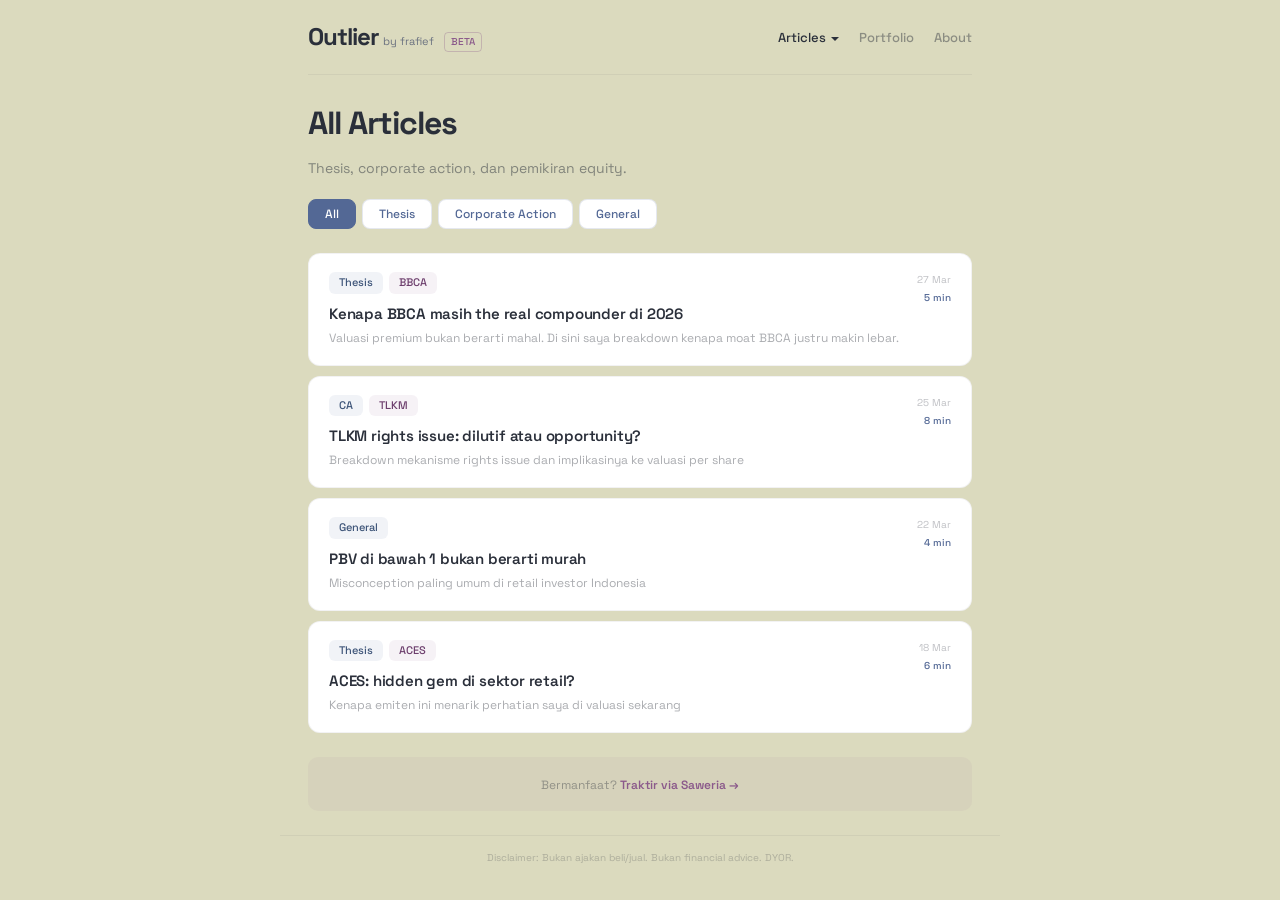
==== articles/index.html @ f0b816c3 "first commit" ====
<!DOCTYPE html>
<html lang="id">
<head>
  <meta charset="UTF-8">
  <meta name="viewport" content="width=device-width, initial-scale=1.0">
  <title>Articles | Outlier by frafief</title>
  <meta name="description" content="Semua artikel thesis, corporate action, dan analisa equity dari Outlier by frafief.">
  <link rel="stylesheet" href="../assets/css/style.css">
</head>
<body>

  <!-- Navigation -->
  <nav class="nav">
    <div class="nav-inner">
      <a href="../index.html" class="nav-logo">
        <span class="nav-logo-text">Outlier</span> <span class="nav-logo-sub">by frafief</span>
        <span class="nav-beta">BETA</span>
      </a>
      <button class="nav-hamburger" aria-label="Menu">
        <span></span><span></span><span></span>
      </button>
      <ul class="nav-links">
        <li class="nav-dropdown">
          <a href="index.html" class="active">Articles</a>
          <ul class="dropdown-menu">
            <li><a href="index.html?tag=thesis"><span class="tag-dot tag-dot--thesis"></span>Thesis</a></li>
            <li><a href="index.html?tag=ca"><span class="tag-dot tag-dot--ca"></span>Corporate Action</a></li>
            <li><a href="index.html?tag=general"><span class="tag-dot tag-dot--general"></span>General</a></li>
          </ul>
        </li>
        <li><a href="../portfolio/">Portfolio</a></li>
        <li><a href="../about.html">About</a></li>
      </ul>
    </div>
  </nav>

  <main class="container">

    <section class="hero" style="padding-bottom: 20px;">
      <h1 style="font-size: 32px; letter-spacing: -1.5px;">All Articles</h1>
      <p style="font-size: 14px; color: rgba(42,47,58,0.5); margin-top: 8px;">Thesis, corporate action, dan pemikiran equity.</p>
    </section>

    <!-- Tag Filter -->
    <div class="tag-filter">
      <button class="tag-filter-btn active" data-filter="all">All</button>
      <button class="tag-filter-btn" data-filter="thesis">Thesis</button>
      <button class="tag-filter-btn" data-filter="ca">Corporate Action</button>
      <button class="tag-filter-btn" data-filter="general">General</button>
    </div>

    <!-- Articles -->
    <div class="articles-list">

      <a href="contoh-thesis-bbca.html" class="article-card fade-up" data-tags="thesis,bbca" data-date="2026-03-27">
        <div class="article-card-inner">
          <div class="article-card-content">
            <div class="tags">
              <span class="tag tag--category">Thesis</span>
              <span class="tag tag--emiten">BBCA</span>
            </div>
            <h3>Kenapa BBCA masih the real compounder di 2026</h3>
            <p class="excerpt">Valuasi premium bukan berarti mahal. Di sini saya breakdown kenapa moat BBCA justru makin lebar.</p>
          </div>
          <div class="article-card-meta">
            <span class="date">27 Mar</span>
            <span class="read-time">5 min</span>
          </div>
        </div>
      </a>

      <a href="contoh-ca-tlkm.html" class="article-card fade-up" data-tags="ca,tlkm" data-date="2026-03-25">
        <div class="article-card-inner">
          <div class="article-card-content">
            <div class="tags">
              <span class="tag tag--category">CA</span>
              <span class="tag tag--emiten">TLKM</span>
            </div>
            <h3>TLKM rights issue: dilutif atau opportunity?</h3>
            <p class="excerpt">Breakdown mekanisme rights issue dan implikasinya ke valuasi per share</p>
          </div>
          <div class="article-card-meta">
            <span class="date">25 Mar</span>
            <span class="read-time">8 min</span>
          </div>
        </div>
      </a>

      <a href="contoh-general-pbv.html" class="article-card fade-up" data-tags="general" data-date="2026-03-22">
        <div class="article-card-inner">
          <div class="article-card-content">
            <div class="tags">
              <span class="tag tag--category">General</span>
            </div>
            <h3>PBV di bawah 1 bukan berarti murah</h3>
            <p class="excerpt">Misconception paling umum di retail investor Indonesia</p>
          </div>
          <div class="article-card-meta">
            <span class="date">22 Mar</span>
            <span class="read-time">4 min</span>
          </div>
        </div>
      </a>

      <a href="contoh-thesis-aces.html" class="article-card fade-up" data-tags="thesis,aces" data-date="2026-03-18">
        <div class="article-card-inner">
          <div class="article-card-content">
            <div class="tags">
              <span class="tag tag--category">Thesis</span>
              <span class="tag tag--emiten">ACES</span>
            </div>
            <h3>ACES: hidden gem di sektor retail?</h3>
            <p class="excerpt">Kenapa emiten ini menarik perhatian saya di valuasi sekarang</p>
          </div>
          <div class="article-card-meta">
            <span class="date">18 Mar</span>
            <span class="read-time">6 min</span>
          </div>
        </div>
      </a>

    </div>

    <!-- Saweria -->
    <div class="saweria-cta">
      <span>Bermanfaat? </span>
      <a href="https://saweria.co/frafief" target="_blank" rel="noopener">Traktir via Saweria →</a>
    </div>

  </main>

  <footer class="footer container">
    <p>Disclaimer: Bukan ajakan beli/jual. Bukan financial advice. DYOR.</p>
  </footer>

  <script src="../assets/js/main.js"></script>
</body>
</html>
---- assets/css/style.css ----
/* OUTLIER by frafief — Uncommon mind. Uncommon picks. */
@import url('https://fonts.googleapis.com/css2?family=Space+Grotesk:wght@400;500;600;700&display=swap');
:root{--ucla-blue:#536895;--pearl:#DBDABE;--magenta:#8B5A8B;--dark:#2a2f3a;--white:#fff;--off-white:#f5f4ee;--muted:#6b7280;--light-border:rgba(42,47,58,.06);--blue-tint:rgba(83,104,149,.08);--magenta-tint:rgba(139,90,139,.08);--blue-text:#3d5478;--magenta-text:#6d3f6d;--max-width:720px;--page-pad:28px;--font:'Space Grotesk',-apple-system,sans-serif}
*,*::before,*::after{box-sizing:border-box;margin:0;padding:0}
html{scroll-behavior:smooth;-webkit-font-smoothing:antialiased;-moz-osx-font-smoothing:grayscale}
body{font-family:var(--font);font-size:14px;line-height:1.6;color:var(--dark);background:var(--pearl);min-height:100vh}
a{color:inherit;text-decoration:none}
img{max-width:100%;display:block}
.container{max-width:var(--max-width);margin:0 auto;padding:0 var(--page-pad)}

/* NAV */
.nav{position:sticky;top:0;z-index:100;background:var(--pearl)}
.nav-inner{max-width:var(--max-width);margin:0 auto;padding:18px var(--page-pad);display:flex;justify-content:space-between;align-items:center}
.nav-logo{display:flex;align-items:baseline;gap:4px}
.nav-logo-text{font-weight:700;font-size:24px;letter-spacing:-1px;color:var(--dark)}
.nav-logo-sub{font-weight:400;font-size:11px;color:var(--muted)}
.nav-beta{font-size:10px;color:var(--magenta);font-weight:500;border:1px solid rgba(139,90,139,.3);padding:1px 6px;border-radius:4px;margin-left:6px}
.nav-links{display:flex;gap:20px;align-items:center;list-style:none}
.nav-links li{position:relative}
.nav-links a{font-size:13px;font-weight:500;color:rgba(42,47,58,.45);transition:color .2s}
.nav-links a:hover,.nav-links a.active{color:var(--dark)}
.nav-dropdown{position:relative}
.nav-dropdown>a{cursor:pointer}
.nav-dropdown>a::after{content:'';display:inline-block;width:0;height:0;border-left:4px solid transparent;border-right:4px solid transparent;border-top:4px solid currentColor;margin-left:5px;vertical-align:middle;transition:transform .2s}
.dropdown-menu{position:absolute;top:calc(100% + 8px);left:50%;transform:translateX(-50%) translateY(4px);background:var(--white);border:.5px solid var(--light-border);border-radius:10px;padding:6px;min-width:180px;opacity:0;visibility:hidden;transition:opacity .2s,visibility .2s,transform .2s;box-shadow:0 8px 24px rgba(42,47,58,.08);list-style:none}
.dropdown-menu li a{display:block;padding:8px 14px;font-size:13px;font-weight:500;color:var(--dark);border-radius:6px;transition:background .15s}
.dropdown-menu li a:hover{background:var(--off-white)}
.dropdown-menu li a .tag-dot{display:inline-block;width:6px;height:6px;border-radius:50%;margin-right:8px;vertical-align:middle}
.tag-dot--thesis{background:var(--ucla-blue)}
.tag-dot--ca{background:var(--magenta)}
.tag-dot--general{background:var(--muted)}
@media(min-width:769px){.nav-dropdown:hover .dropdown-menu{opacity:1;visibility:visible;transform:translateX(-50%) translateY(0)}.nav-dropdown:hover>a::after{transform:rotate(180deg)}}
.dropdown-menu.show{opacity:1;visibility:visible;transform:translateX(-50%) translateY(0)}
.nav-hamburger{display:none;background:none;border:none;cursor:pointer;padding:4px}
.nav-hamburger span{display:block;width:20px;height:2px;background:var(--dark);margin:4px 0;transition:all .3s;border-radius:1px}
@media(max-width:768px){.nav-hamburger{display:block}.nav-links{display:none;position:absolute;top:100%;left:0;right:0;background:var(--pearl);flex-direction:column;padding:12px var(--page-pad) 20px;gap:4px;border-bottom:1px solid rgba(42,47,58,.06)}.nav-links.open{display:flex}.nav-links a{font-size:15px;padding:8px 0}.dropdown-menu{position:static;transform:none;box-shadow:none;border:none;background:transparent;padding:0 0 0 12px;min-width:auto;opacity:0;visibility:hidden;max-height:0;overflow:hidden;transition:all .3s}.dropdown-menu.show{opacity:1;visibility:visible;max-height:200px;transform:none}.dropdown-menu li a{padding:6px 14px;font-size:14px}}

/* HERO */
.hero{padding:32px 0 28px;border-top:1px solid rgba(42,47,58,.06)}
.hero h1{font-size:42px;font-weight:700;line-height:1.05;letter-spacing:-2px;color:var(--dark);margin-bottom:16px}
.hero-sub{display:flex;gap:16px;align-items:center}
.hero-line{width:40px;height:2px;background:var(--magenta);flex-shrink:0}
.hero-sub p{font-size:14px;color:rgba(42,47,58,.5);line-height:1.5}

/* FEATURED CARD */
.featured-card{display:block;background:var(--ucla-blue);border-radius:16px;padding:32px 28px 28px;position:relative;overflow:hidden;margin-bottom:20px;transition:transform .2s;color:var(--white)}
.featured-card:hover{transform:translateY(-2px)}
.featured-card::before{content:'O';position:absolute;top:-30px;right:-15px;font-size:180px;font-weight:800;color:rgba(255,255,255,.03);line-height:1;pointer-events:none;z-index:0}
.featured-header{display:flex;align-items:center;gap:8px;margin-bottom:16px;position:relative;z-index:1}
.featured-label{font-size:10px;text-transform:uppercase;letter-spacing:1.5px;color:rgba(219,218,190,.5);font-weight:500}
.featured-divider{flex:1;height:.5px;background:rgba(255,255,255,.1)}
.featured-date{font-size:11px;color:rgba(255,255,255,.35)}
.featured-tags{display:flex;gap:6px;margin-bottom:14px;position:relative;z-index:1}
.featured-card h2{font-size:28px;font-weight:700;color:var(--white);letter-spacing:-1px;line-height:1.15;margin-bottom:12px;position:relative;z-index:1}
.featured-card .excerpt{font-size:14px;color:var(--pearl);line-height:1.6;margin-bottom:24px;max-width:440px;position:relative;z-index:1}
.featured-footer{display:flex;justify-content:space-between;align-items:center;position:relative;z-index:1}
.featured-meta{font-size:12px;color:rgba(219,218,190,.5)}
.featured-cta{background:rgba(255,255,255,.12);color:var(--white);padding:8px 20px;border-radius:8px;font-size:13px;font-weight:500;transition:background .2s}
.featured-cta:hover{background:rgba(255,255,255,.2)}

/* ARTICLE CARDS */
.articles-list{display:flex;flex-direction:column;gap:10px;margin-bottom:24px}
.article-card{display:block;background:var(--white);border-radius:12px;padding:18px 20px;border:.5px solid var(--light-border);transition:transform .2s,box-shadow .2s}
.article-card:hover{transform:translateY(-1px);box-shadow:0 4px 16px rgba(42,47,58,.06)}
.article-card-inner{display:flex;justify-content:space-between;align-items:flex-start}
.article-card-content{flex:1}
.article-card-meta{text-align:right;margin-left:16px;flex-shrink:0}
.article-card-meta .date{font-size:10px;color:rgba(42,47,58,.3);display:block}
.article-card-meta .read-time{font-size:10px;color:var(--ucla-blue);font-weight:500;display:block;margin-top:2px}
.article-card h3{font-size:15px;font-weight:600;letter-spacing:-.2px;color:var(--dark);margin-bottom:4px}
.article-card .excerpt{font-size:12px;color:rgba(42,47,58,.4);line-height:1.4}

/* TAGS */
.tags{display:flex;gap:6px;flex-wrap:wrap;margin-bottom:8px}
.tag{padding:2px 10px;border-radius:6px;font-size:11px;font-weight:500;display:inline-block}
.tag--category{background:var(--blue-tint);color:var(--blue-text)}
.tag--emiten{background:var(--magenta-tint);color:var(--magenta-text)}
.featured-card .tag{background:rgba(139,90,139,.3);color:rgba(255,255,255,.9)}
.tag--wp{background:var(--ucla-blue);color:var(--white);font-size:10px;letter-spacing:.3px}

/* TAG FILTER */
.tag-filter{display:flex;gap:6px;flex-wrap:wrap;margin-bottom:24px}
.tag-filter-btn{background:var(--white);color:var(--ucla-blue);padding:6px 16px;border-radius:8px;font-size:12px;font-weight:500;border:1px solid rgba(83,104,149,.15);cursor:pointer;font-family:var(--font);transition:all .2s}
.tag-filter-btn:hover,.tag-filter-btn.active{background:var(--ucla-blue);color:var(--white);border-color:var(--ucla-blue)}
.tag-filter-btn--emiten{color:var(--magenta);border-color:rgba(139,90,139,.15)}
.tag-filter-btn--emiten:hover,.tag-filter-btn--emiten.active{background:var(--magenta);color:var(--white);border-color:var(--magenta)}

/* SAWERIA */
.saweria-cta{background:rgba(139,90,139,.06);border-radius:10px;text-align:center;padding:16px;margin-bottom:24px}
.saweria-cta span{font-size:12px;color:rgba(42,47,58,.4)}
.saweria-cta a{font-size:12px;color:var(--magenta);font-weight:600;transition:opacity .2s}
.saweria-cta a:hover{opacity:.7}

/* FOOTER */
.footer{padding:14px 0;border-top:1px solid rgba(42,47,58,.06);text-align:center;margin-top:20px}
.footer p{font-size:10px;color:rgba(42,47,58,.25)}

/* ARTICLE PAGE */
.article-page{padding:32px 0}
.article-page header{margin-bottom:32px}
.article-page header h1{font-size:32px;font-weight:700;letter-spacing:-1.2px;line-height:1.15;color:var(--dark);margin-bottom:12px}
.article-page .meta{font-size:12px;color:var(--muted)}
.article-page .content{font-size:16px;line-height:1.75;color:var(--dark)}
.article-page .content h2{font-size:22px;font-weight:700;letter-spacing:-.5px;margin:40px 0 16px;color:var(--dark)}
.article-page .content h3{font-size:18px;font-weight:600;letter-spacing:-.3px;margin:32px 0 12px;color:var(--dark)}
.article-page .content p{margin-bottom:20px}
.article-page .content strong{font-weight:600}
.article-page .content blockquote{border-left:3px solid var(--magenta);padding:12px 20px;margin:24px 0;background:rgba(139,90,139,.04);border-radius:0 8px 8px 0;font-style:italic;color:rgba(42,47,58,.7)}
.article-page .content ul,.article-page .content ol{margin:16px 0;padding-left:24px}
.article-page .content li{margin-bottom:8px}
.article-page .content code{background:var(--off-white);padding:2px 6px;border-radius:4px;font-size:14px;font-family:'SF Mono','Fira Code',monospace}
.article-page .content pre{background:var(--dark);color:var(--pearl);padding:20px;border-radius:10px;overflow-x:auto;margin:24px 0;font-size:13px;line-height:1.5}
.article-page .content pre code{background:none;padding:0;color:inherit}
.article-page .content table{width:100%;border-collapse:collapse;margin:24px 0;font-size:14px}
.article-page .content th{background:var(--off-white);font-weight:600;text-align:left;padding:10px 14px;border-bottom:2px solid rgba(42,47,58,.1)}
.article-page .content td{padding:10px 14px;border-bottom:1px solid rgba(42,47,58,.06)}
.data-box{background:var(--white);border:.5px solid var(--light-border);border-radius:12px;padding:20px;margin:24px 0}
.data-box .label{font-size:12px;color:var(--muted);text-transform:uppercase;letter-spacing:.5px;margin-bottom:4px}
.data-box .value{font-size:28px;font-weight:700;color:var(--dark);letter-spacing:-1px}
.data-box .note{font-size:12px;color:var(--muted);margin-top:4px}
.verdict-box{background:var(--ucla-blue);border-radius:12px;padding:24px;margin:32px 0;color:var(--white)}
.verdict-box h3{color:var(--white)!important;margin-top:0!important;margin-bottom:8px!important}
.verdict-box p{color:var(--pearl)}

/* ABOUT */
.about-page{padding:32px 0}
.about-page h1{font-size:32px;font-weight:700;letter-spacing:-1.2px;margin-bottom:8px}
.about-page .subtitle{font-size:14px;color:var(--muted);margin-bottom:32px}
.about-page h2{font-size:20px;font-weight:700;letter-spacing:-.5px;margin:32px 0 12px;color:var(--dark)}
.about-page p{font-size:15px;line-height:1.7;color:var(--dark);margin-bottom:16px}
.disclaimer-box{background:var(--white);border:.5px solid var(--light-border);border-radius:12px;padding:24px;margin-top:32px}
.disclaimer-box h3{font-size:14px;font-weight:600;color:var(--dark);margin-bottom:8px}
.disclaimer-box p{font-size:13px;color:var(--muted);line-height:1.6}

/* ANIMATIONS */
@keyframes fadeUp{from{opacity:0;transform:translateY(12px)}to{opacity:1;transform:translateY(0)}}
.fade-up{animation:fadeUp .5s ease forwards;opacity:0}
.fade-up:nth-child(1){animation-delay:.05s}
.fade-up:nth-child(2){animation-delay:.1s}
.fade-up:nth-child(3){animation-delay:.15s}
.fade-up:nth-child(4){animation-delay:.2s}
.fade-up:nth-child(5){animation-delay:.25s}
.sr-only{position:absolute;width:1px;height:1px;overflow:hidden;clip:rect(0,0,0,0);white-space:nowrap}
.article-card.hidden{display:none}

/* RESPONSIVE */
@media(max-width:640px){:root{--page-pad:20px}.hero h1{font-size:32px;letter-spacing:-1.5px}.featured-card{padding:24px 20px 20px}.featured-card h2{font-size:22px}.featured-card .excerpt{font-size:13px}.article-page header h1{font-size:26px}.article-page .content{font-size:15px}}
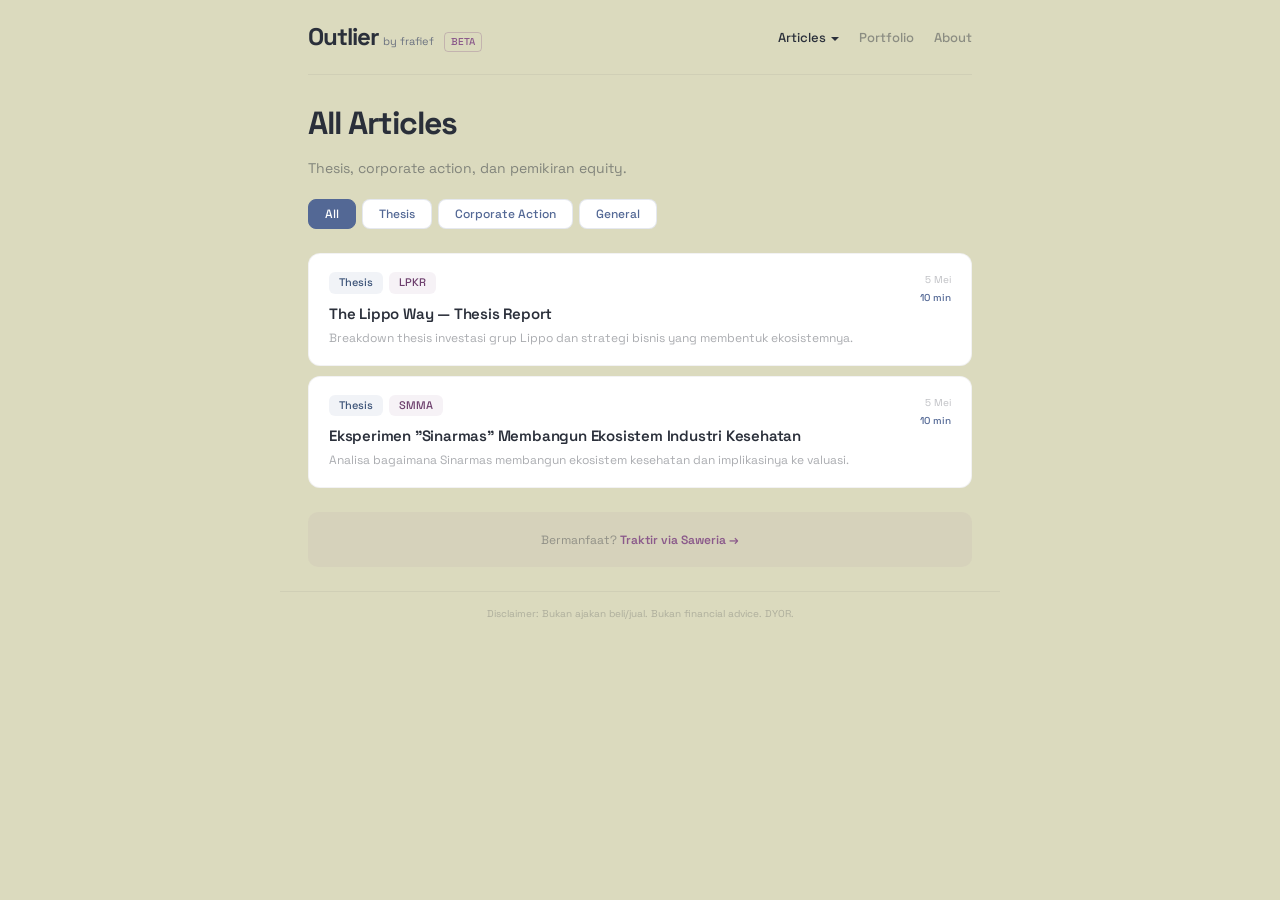
==== commit 1a2b8dae: "update artikel: lippo way & sinarmas" ====
--- a/articles/index.html
+++ b/articles/index.html
@@ -52,69 +52,36 @@
     <!-- Articles -->
     <div class="articles-list">
 
-      <a href="contoh-thesis-bbca.html" class="article-card fade-up" data-tags="thesis,bbca" data-date="2026-03-27">
+      <a href="lippo_way_report_v2.html" class="article-card fade-up" data-tags="thesis,lpkr" data-date="2026-05-05">
         <div class="article-card-inner">
           <div class="article-card-content">
             <div class="tags">
               <span class="tag tag--category">Thesis</span>
-              <span class="tag tag--emiten">BBCA</span>
+              <span class="tag tag--emiten">LPKR</span>
             </div>
-            <h3>Kenapa BBCA masih the real compounder di 2026</h3>
-            <p class="excerpt">Valuasi premium bukan berarti mahal. Di sini saya breakdown kenapa moat BBCA justru makin lebar.</p>
+            <h3>The Lippo Way — Thesis Report</h3>
+            <p class="excerpt">Breakdown thesis investasi grup Lippo dan strategi bisnis yang membentuk ekosistemnya.</p>
           </div>
           <div class="article-card-meta">
-            <span class="date">27 Mar</span>
-            <span class="read-time">5 min</span>
+            <span class="date">5 Mei</span>
+            <span class="read-time">10 min</span>
           </div>
         </div>
       </a>
 
-      <a href="contoh-ca-tlkm.html" class="article-card fade-up" data-tags="ca,tlkm" data-date="2026-03-25">
-        <div class="article-card-inner">
-          <div class="article-card-content">
-            <div class="tags">
-              <span class="tag tag--category">CA</span>
-              <span class="tag tag--emiten">TLKM</span>
-            </div>
-            <h3>TLKM rights issue: dilutif atau opportunity?</h3>
-            <p class="excerpt">Breakdown mekanisme rights issue dan implikasinya ke valuasi per share</p>
-          </div>
-          <div class="article-card-meta">
-            <span class="date">25 Mar</span>
-            <span class="read-time">8 min</span>
-          </div>
-        </div>
-      </a>
-
-      <a href="contoh-general-pbv.html" class="article-card fade-up" data-tags="general" data-date="2026-03-22">
-        <div class="article-card-inner">
-          <div class="article-card-content">
-            <div class="tags">
-              <span class="tag tag--category">General</span>
-            </div>
-            <h3>PBV di bawah 1 bukan berarti murah</h3>
-            <p class="excerpt">Misconception paling umum di retail investor Indonesia</p>
-          </div>
-          <div class="article-card-meta">
-            <span class="date">22 Mar</span>
-            <span class="read-time">4 min</span>
-          </div>
-        </div>
-      </a>
-
-      <a href="contoh-thesis-aces.html" class="article-card fade-up" data-tags="thesis,aces" data-date="2026-03-18">
+      <a href="sinarmas_ekosistem_kesehatan_v3.html" class="article-card fade-up" data-tags="thesis,smma" data-date="2026-05-05">
         <div class="article-card-inner">
           <div class="article-card-content">
             <div class="tags">
               <span class="tag tag--category">Thesis</span>
-              <span class="tag tag--emiten">ACES</span>
+              <span class="tag tag--emiten">SMMA</span>
             </div>
-            <h3>ACES: hidden gem di sektor retail?</h3>
-            <p class="excerpt">Kenapa emiten ini menarik perhatian saya di valuasi sekarang</p>
+            <h3>Eksperimen "Sinarmas" Membangun Ekosistem Industri Kesehatan</h3>
+            <p class="excerpt">Analisa bagaimana Sinarmas membangun ekosistem kesehatan dan implikasinya ke valuasi.</p>
           </div>
           <div class="article-card-meta">
-            <span class="date">18 Mar</span>
-            <span class="read-time">6 min</span>
+            <span class="date">5 Mei</span>
+            <span class="read-time">10 min</span>
           </div>
         </div>
       </a>
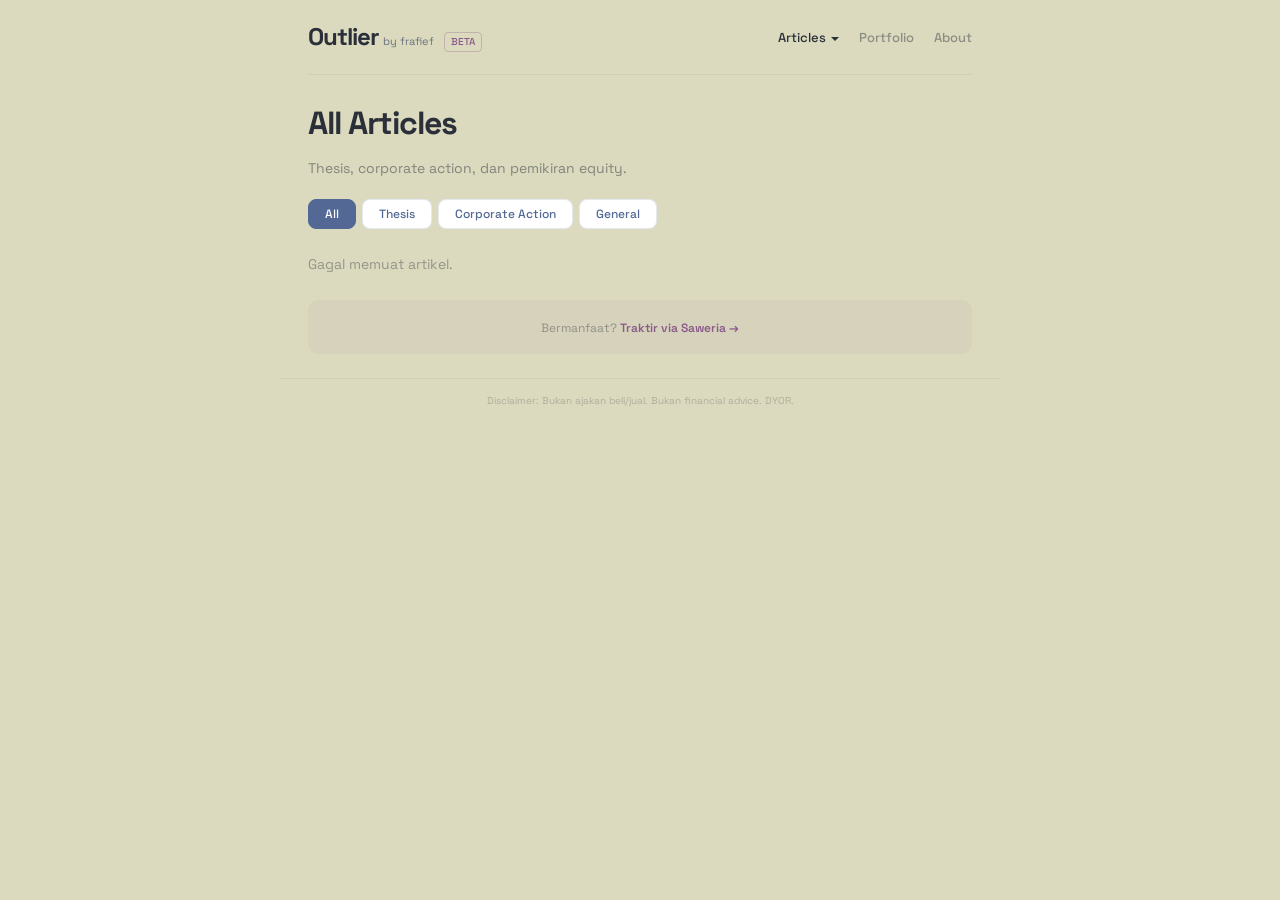
==== commit 15ccf878: "add nav to articles, setup github actions, auto articles.json" ====
--- a/articles/index.html
+++ b/articles/index.html
@@ -50,42 +50,8 @@
     </div>
 
     <!-- Articles -->
-    <div class="articles-list">
-
-      <a href="lippo_way_report_v2.html" class="article-card fade-up" data-tags="thesis,lpkr" data-date="2026-05-05">
-        <div class="article-card-inner">
-          <div class="article-card-content">
-            <div class="tags">
-              <span class="tag tag--category">Thesis</span>
-              <span class="tag tag--emiten">LPKR</span>
-            </div>
-            <h3>The Lippo Way — Thesis Report</h3>
-            <p class="excerpt">Breakdown thesis investasi grup Lippo dan strategi bisnis yang membentuk ekosistemnya.</p>
-          </div>
-          <div class="article-card-meta">
-            <span class="date">5 Mei</span>
-            <span class="read-time">10 min</span>
-          </div>
-        </div>
-      </a>
-
-      <a href="sinarmas_ekosistem_kesehatan_v3.html" class="article-card fade-up" data-tags="thesis,smma" data-date="2026-05-05">
-        <div class="article-card-inner">
-          <div class="article-card-content">
-            <div class="tags">
-              <span class="tag tag--category">Thesis</span>
-              <span class="tag tag--emiten">SMMA</span>
-            </div>
-            <h3>Eksperimen "Sinarmas" Membangun Ekosistem Industri Kesehatan</h3>
-            <p class="excerpt">Analisa bagaimana Sinarmas membangun ekosistem kesehatan dan implikasinya ke valuasi.</p>
-          </div>
-          <div class="article-card-meta">
-            <span class="date">5 Mei</span>
-            <span class="read-time">10 min</span>
-          </div>
-        </div>
-      </a>
-
+    <div class="articles-list" id="articles-list">
+      <p style="color: rgba(42,47,58,0.4); font-size: 14px;">Memuat artikel...</p>
     </div>
 
     <!-- Saweria -->
@@ -101,5 +67,71 @@
   </footer>
 
   <script src="../assets/js/main.js"></script>
+  <script>
+    const MONTHS = ["Jan","Feb","Mar","Apr","Mei","Jun","Jul","Agu","Sep","Okt","Nov","Des"];
+
+    function formatDate(dateStr) {
+      const d = new Date(dateStr);
+      return d.getDate() + " " + MONTHS[d.getMonth()];
+    }
+
+    function renderArticles(articles, filter) {
+      const list = document.getElementById("articles-list");
+      const filtered = filter === "all" ? articles : articles.filter(a => a.tag === filter);
+
+      if (filtered.length === 0) {
+        list.innerHTML = '<p style="color: rgba(42,47,58,0.4); font-size: 14px;">Belum ada artikel.</p>';
+        return;
+      }
+
+      list.innerHTML = filtered.map(a => `
+        <a href="${a.file}" class="article-card fade-up" data-tags="${a.tag},${a.emiten.toLowerCase()}" data-date="${a.date}">
+          <div class="article-card-inner">
+            <div class="article-card-content">
+              <div class="tags">
+                <span class="tag tag--category">${a.tag.charAt(0).toUpperCase() + a.tag.slice(1)}</span>
+                ${a.emiten ? `<span class="tag tag--emiten">${a.emiten}</span>` : ""}
+              </div>
+              <h3>${a.title}</h3>
+              ${a.excerpt ? `<p class="excerpt">${a.excerpt}</p>` : ""}
+            </div>
+            <div class="article-card-meta">
+              <span class="date">${formatDate(a.date)}</span>
+              <span class="read-time">${a.readtime || ""}</span>
+            </div>
+          </div>
+        </a>
+      `).join("");
+    }
+
+    let allArticles = [];
+    let activeFilter = "all";
+
+    // Check URL param for tag filter
+    const urlParams = new URLSearchParams(window.location.search);
+    if (urlParams.get("tag")) activeFilter = urlParams.get("tag");
+
+    fetch("articles.json")
+      .then(r => r.json())
+      .then(data => {
+        allArticles = data;
+        renderArticles(allArticles, activeFilter);
+
+        // Set active button
+        document.querySelectorAll(".tag-filter-btn").forEach(btn => {
+          btn.classList.toggle("active", btn.dataset.filter === activeFilter);
+          btn.addEventListener("click", () => {
+            activeFilter = btn.dataset.filter;
+            document.querySelectorAll(".tag-filter-btn").forEach(b => b.classList.remove("active"));
+            btn.classList.add("active");
+            renderArticles(allArticles, activeFilter);
+          });
+        });
+      })
+      .catch(() => {
+        document.getElementById("articles-list").innerHTML =
+          '<p style="color: rgba(42,47,58,0.4); font-size: 14px;">Gagal memuat artikel.</p>';
+      });
+  </script>
 </body>
 </html>
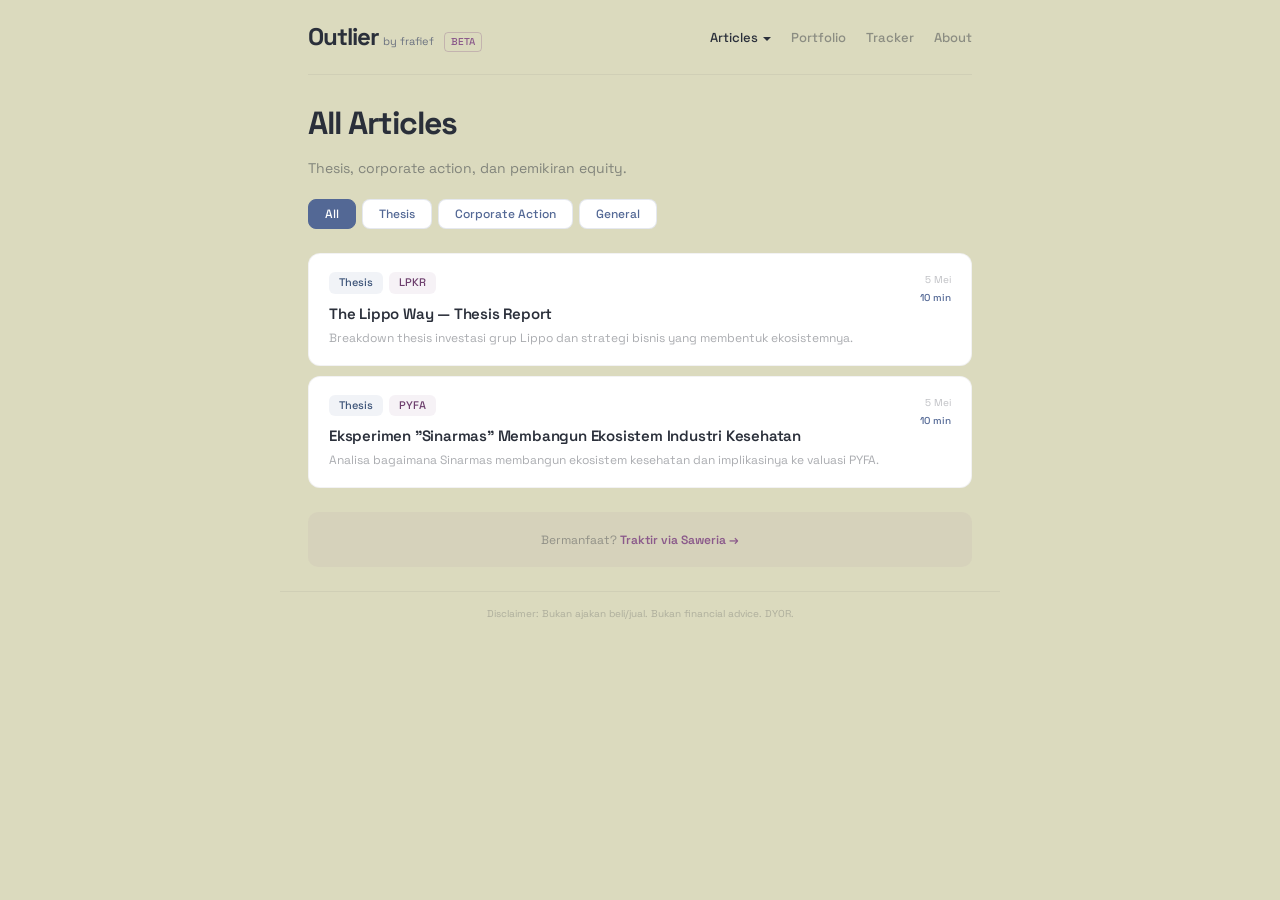
==== commit 00d6191e: "add tracker page, data folder, manifest workflow, nav tracker link" ====
--- a/articles/index.html
+++ b/articles/index.html
@@ -29,6 +29,7 @@
           </ul>
         </li>
         <li><a href="../portfolio/">Portfolio</a></li>
+        <li><a href="../portfolio/tracker.html">Tracker</a></li>
         <li><a href="../about.html">About</a></li>
       </ul>
     </div>
